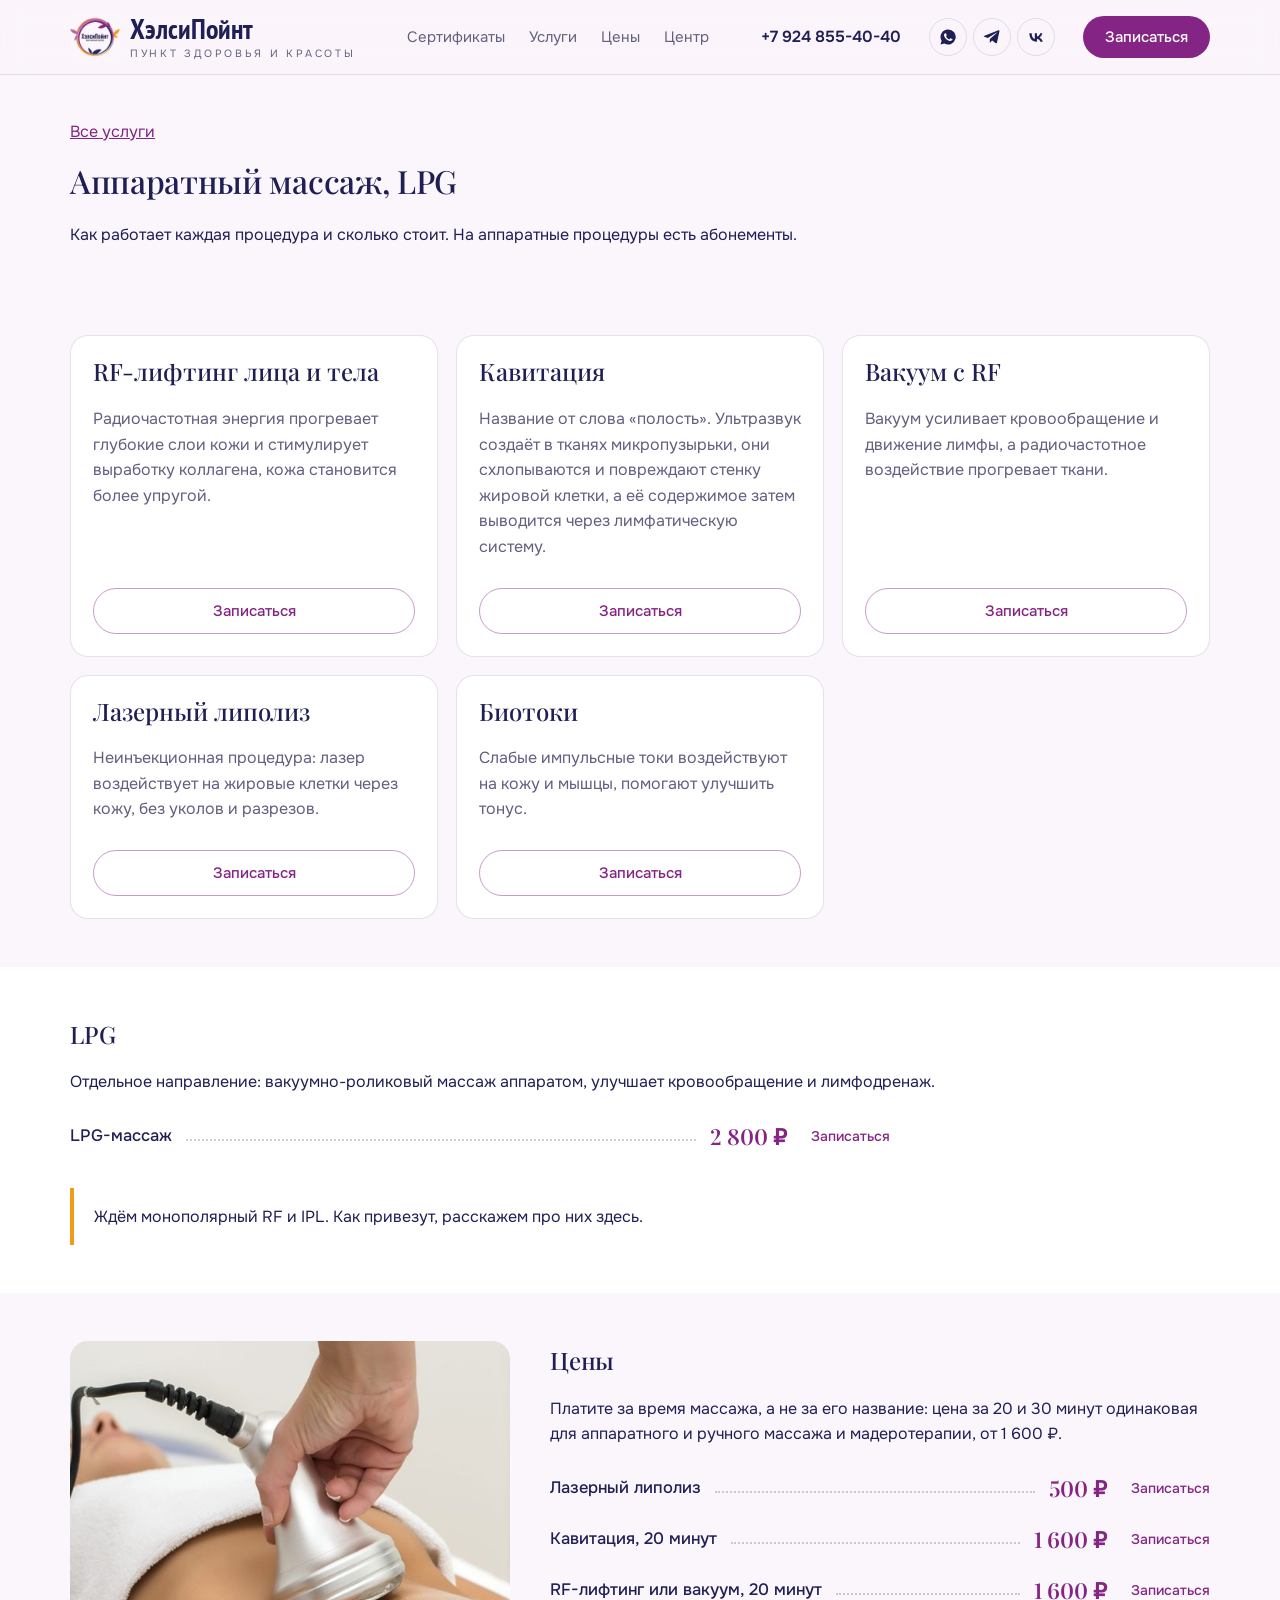
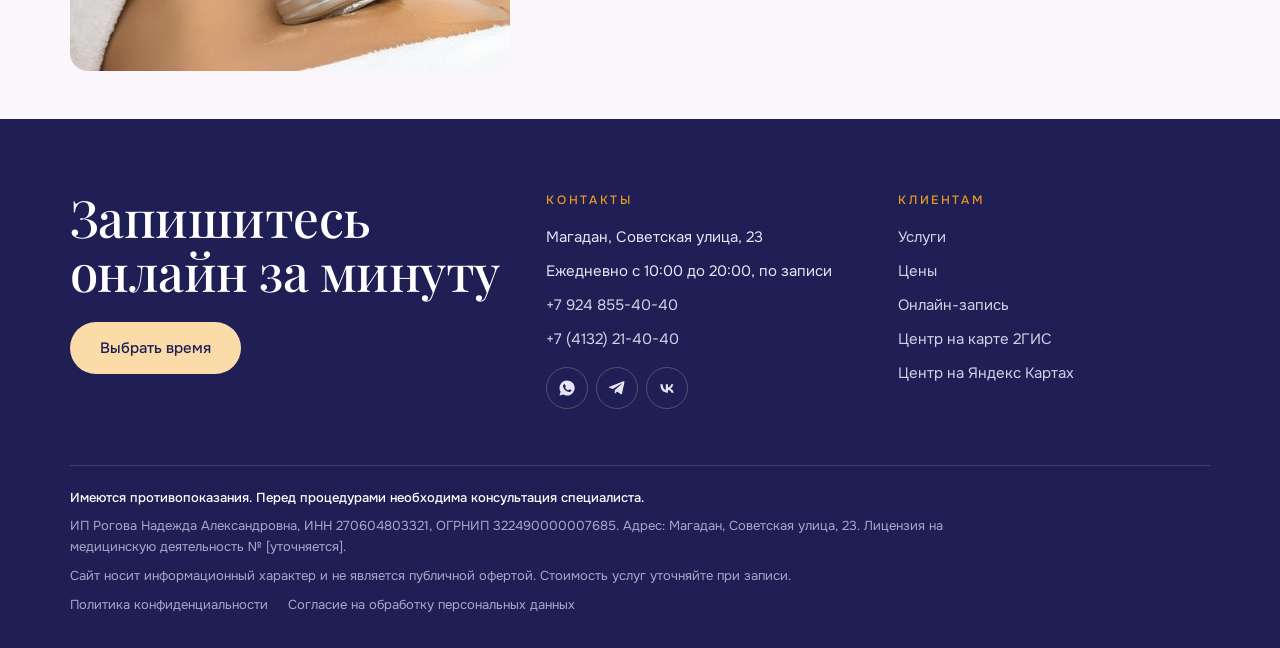
==== apparatus.html @ b80c2995 "Update demo: client edits, service pages, YCLIENTS service links" ====
<!doctype html>
<html lang="ru">
<head>
<meta charset="utf-8">
<meta name="viewport" content="width=device-width, initial-scale=1">
<meta name="robots" content="noindex, nofollow">
<title>Аппаратный массаж, LPG: ХэлсиПойнт, Магадан</title>
<meta name="description" content="Аппаратный массаж в Магадане: RF-лифтинг, кавитация, вакуум, лазерный липолиз, биотоки, LPG.">
<link rel="icon" href="img/favicon.png">
<link rel="preconnect" href="https://fonts.googleapis.com">
<link rel="stylesheet" href="https://fonts.googleapis.com/css2?family=Playfair+Display:ital,wght@0,500;0,600;1,500&family=PT+Sans+Narrow:wght@700&family=Onest:wght@400;500;600&display=swap">
<style>
/* Палитра логотипа ХэлсиПойнт: фиолетовые кнопки, тёмно-синий подвал, оранжевые акценты. Заголовки Playfair, текст Onest. */
:root {
  --bg: #fbf6fb;
  --paper: #ffffff;
  --ink: #1f1f55;
  --muted: #625f80;
  --line: rgba(31,31,85,.12);
  --wine: #842484;
  --wine-deep: #1f1f55;
  --champ: #f09c18;
  --champ-l: #fbdca8;
  --wa: #25d366; --tg: #2aabee; --vk: #0077ff;
  --f: "Onest", system-ui, -apple-system, "Segoe UI", sans-serif;
  --fd: "Playfair Display", Georgia, "Times New Roman", serif;
  --wrap: 1180px;
}
* { box-sizing: border-box }
html { scroll-behavior: smooth }
body { margin: 0; background: var(--bg); color: var(--ink); font: 400 16px/1.6 var(--f); -webkit-font-smoothing: antialiased }
img { display: block; max-width: 100% }
a { color: inherit }
button { font: inherit; color: inherit }
.wrap { max-width: var(--wrap); margin: 0 auto; padding-inline: 20px }
h1, h2, h3 { margin: 0; font-weight: 500; text-wrap: balance }
h1, h2 { font-family: var(--fd); letter-spacing: -0.01em }
.ico { width: 18px; height: 18px; flex: 0 0 auto; fill: currentColor }
.eyebrow { font-size: 12px; letter-spacing: .22em; text-transform: uppercase; color: var(--wine); font-weight: 500 }

.demo { background: var(--wine-deep); color: var(--champ-l); font-size: 12.5px; text-align: center; padding: 7px 16px }

header { position: sticky; top: 0; z-index: 30; background: rgba(251,246,251,.9); backdrop-filter: blur(12px); border-bottom: 1px solid var(--line) }
.bar { display: flex; align-items: center; gap: 28px; height: 74px }
.logo { text-decoration: none; display: grid; gap: 4px; line-height: 1; margin-right: auto }
.logo b { font: 700 28px/1.05 "PT Sans Narrow", var(--f); color: var(--ink); display: block }
.logo small { font-size: 10.5px; color: var(--muted); letter-spacing: .26em; text-transform: uppercase }
nav { display: flex; gap: 24px; font-size: 15px }
nav a { text-decoration: none; color: var(--muted); transition: color .2s }
nav a:hover { color: var(--ink) }
.icons { display: flex; gap: 6px }
.icons a { width: 38px; height: 38px; border-radius: 50%; display: grid; place-items: center; border: 1px solid var(--line); transition: border-color .2s, color .2s }
.icons a:hover { border-color: var(--wine); color: var(--wine) }
@media (max-width: 960px) { nav { display: none } .bar { gap: 12px } }
@media (max-width: 560px) { .icons .vk, .bar .btn-out { display: none } .logo b { font-size: 24px } }

.btn, .btn-out { display: inline-flex; align-items: center; justify-content: center; gap: 8px; height: 52px; padding: 0 30px; border-radius: 999px; font: 500 15px var(--f); text-decoration: none; cursor: pointer; white-space: nowrap; transition: background .25s, color .25s, transform .15s, box-shadow .25s, border-color .25s }
.btn { background: var(--wine); color: var(--paper); border: 0 }
.btn:hover { background: var(--wine-deep); box-shadow: 0 10px 30px rgba(132,36,132,.25) }
.btn-out { background: transparent; color: var(--wine); border: 1px solid rgba(132,36,132,.45) }
.btn-out:hover { background: var(--wine); color: var(--paper) }
.btn:active, .btn-out:active { transform: scale(.97) }
.bar .btn-out { height: 42px; padding: 0 20px }

/* первый экран */
.hero { display: grid; grid-template-columns: minmax(0, 1.1fr) minmax(0, .9fr); gap: 56px; align-items: center; padding-block: 64px 80px }
.hero-text { display: grid; gap: 24px }
.hero h1 { font-size: clamp(48px, 6.6vw, 94px); line-height: .98; margin-left: -0.035em }
.hero h1 em { font-style: italic; color: var(--wine) }
.hero .who { margin: -4px 0 0; font: 500 clamp(18px, 1.8vw, 22px)/1.35 var(--f) }
.hero p { margin: 0; font-size: 17.5px; color: var(--muted); max-width: 32em }
.cta { display: flex; flex-wrap: wrap; gap: 12px; margin-top: 4px }
.shot { position: relative; justify-self: end; width: min(100%, 440px) }
.shot .frame { position: relative; border-radius: 18px; overflow: hidden; aspect-ratio: 4 / 5 }
.shot .frame img { width: 100%; height: 100%; object-fit: cover }
.tag { position: absolute; left: -36px; bottom: 40px; background: var(--paper); border-radius: 18px; padding: 16px 20px; display: grid; gap: 2px; box-shadow: 0 20px 40px rgba(31,31,85,.18) }
.tag b { font: 600 32px/1 var(--fd); color: var(--wine) }
.tag span { font-size: 13px; line-height: 1.3; color: var(--muted) }
@media (max-width: 900px) {
  .hero { grid-template-columns: minmax(0, 1fr); gap: 40px; padding-block: 36px 56px }
  .shot { justify-self: center; width: min(100%, 380px) }
  .tag { left: -8px }
}

.facts { display: grid; grid-template-columns: repeat(3, minmax(0, 1fr)) }
.fact { padding: 28px 28px 26px; display: grid; gap: 8px; align-content: start }
.fact:first-child { padding-left: 0 }
.fact b { font: 600 clamp(36px, 4.2vw, 54px)/1 var(--fd); color: var(--wine) }
.fact span { color: var(--muted); font-size: 15px }
@media (max-width: 720px) { .facts { grid-template-columns: minmax(0, 1fr) } .fact { padding-inline: 0; padding-block: 14px } }

section { padding-block: 96px }
.sec-head { display: grid; gap: 12px; margin-bottom: 44px }
.sec-head h2 { font-size: clamp(38px, 4.6vw, 60px); line-height: 1.02; margin-left: -0.03em }
.sec-head p { margin: 0; color: var(--muted); max-width: 38em }

/* направления */
.dirs { display: grid; grid-template-columns: repeat(3, minmax(0, 1fr)); gap: 16px }
@media (max-width: 900px) { .dirs { grid-template-columns: repeat(2, minmax(0, 1fr)) } }
@media (max-width: 520px) { .dirs { grid-template-columns: minmax(0, 1fr) } }
.dir { position: relative; background: var(--paper); border: 1px solid var(--line); border-radius: 18px; overflow: hidden; display: flex; flex-direction: column; text-align: left; padding: 0; cursor: pointer; transition: border-color .3s, box-shadow .3s }
.dir:hover { border-color: rgba(132,36,132,.35); box-shadow: 0 14px 34px rgba(31,31,85,.10) }
.dir .ph { aspect-ratio: 4 / 3; overflow: hidden }
.dir .ph img { width: 100%; height: 100%; object-fit: cover; transition: transform .8s cubic-bezier(.2,.7,.2,1) }
.dir:hover .ph img { transform: scale(1.05) }
.dir .tx { padding: 18px 20px 20px; display: grid; gap: 6px }
.dir h3 { font: 500 24px/1.15 var(--fd) }
.dir p { margin: 0; color: var(--muted); font-size: 14.5px; line-height: 1.5 }
.dir .from { color: var(--wine); font-size: 14.5px; font-weight: 600; margin-top: 4px }

/* программы для двоих: тёмный блок */
.duo-sec { background: var(--wine-deep); color: var(--paper) }
.duo-sec .eyebrow { color: var(--champ) }
.duo-sec .sec-head p { color: #c9c6e6 }
.duo { display: grid; grid-template-columns: repeat(4, minmax(0, 1fr)); gap: 14px }
@media (max-width: 960px) { .duo { grid-template-columns: repeat(2, minmax(0, 1fr)) } }
@media (max-width: 520px) { .duo { grid-template-columns: minmax(0, 1fr) } }
.prog { position: relative; border: 1px solid rgba(251,220,168,.22); border-radius: 18px; padding: 26px 24px; display: flex; flex-direction: column; align-items: flex-start; gap: 10px; background: rgba(255,255,255,.03) }
.prog.top { border-color: var(--champ); background: rgba(184,154,122,.10) }
.prog .n { font-size: 12px; letter-spacing: .2em; text-transform: uppercase; color: var(--champ) }
.prog h3 { font: 500 26px/1.1 var(--fd) }
.prog .sum { font: 600 30px/1 var(--fd); color: var(--champ-l) }
.prog p { margin: 0 0 12px; color: #c9c6e6; font-size: 14.5px }
.prog .btn-out { margin-top: auto; height: 44px; padding: 0 22px; color: var(--paper); border-color: rgba(251,220,168,.45) }
.prog .btn-out:hover { background: var(--champ); border-color: var(--champ); color: var(--wine-deep) }

/* прайс узкой колонкой: название и цена связаны точечной линией */
.tabs { display: flex; gap: 6px; flex-wrap: wrap; margin-bottom: 26px }
.tabs button { border: 1px solid var(--line); background: transparent; height: 40px; padding: 0 18px; border-radius: 999px; font-size: 14.5px; cursor: pointer; white-space: nowrap; color: var(--muted); transition: background .2s, color .2s, border-color .2s }
.tabs button:hover { color: var(--ink); border-color: rgba(31,31,85,.3) }
.tabs button[aria-selected="true"] { background: var(--wine); border-color: var(--wine); color: var(--paper) }
.plist { max-width: 820px }
.pr { display: grid; grid-template-columns: auto minmax(28px, 1fr) auto auto; column-gap: 14px; align-items: start; padding-block: 13px }
.pr .nm { max-width: 30em; font-weight: 500; font-size: 16.5px; line-height: 1.45 }
.pr small { grid-column: 1 / 3; grid-row: 2; color: var(--muted); font-size: 13.5px; margin-top: 2px }
.pr .lead { height: 17px; border-bottom: 2px dotted rgba(31,31,85,.22) }
.pr .sum { font: 600 22px/24px var(--fd); color: var(--wine); white-space: nowrap; font-variant-numeric: lining-nums tabular-nums }
.pr button { border: 0; background: none; color: var(--muted); font-size: 14px; line-height: 24px; cursor: pointer; padding: 0; margin-left: 10px; border-bottom: 1px solid transparent; transition: color .2s, border-color .2s }
.pr button:hover { color: var(--wine); border-color: var(--wine) }
@media (max-width: 600px) { .pr { grid-template-columns: minmax(0, auto) minmax(16px, 1fr) auto; row-gap: 4px } .pr small { grid-column: 1 / -1 } .pr button { grid-column: 1; grid-row: 3; margin-left: 0; justify-self: start } }
.p-note { margin: 20px 0 0; font-size: 13.5px; color: var(--muted); max-width: 820px }

/* атмосфера */
.gal { display: grid; grid-template-columns: 1fr 1.4fr 1fr; grid-template-rows: 1fr 1fr; gap: 12px; height: 560px }
.gal div { border-radius: 18px; overflow: hidden }
.gal div:first-child { grid-row: span 2 } .gal div:nth-child(3) { grid-column: 3; grid-row: 1 / 3 } .gal div:nth-child(4) { grid-column: 2; grid-row: 2 }
.gal img { width: 100%; height: 100%; object-fit: cover; transition: transform .8s cubic-bezier(.2,.7,.2,1) }
.gal div:hover img { transform: scale(1.04) }
@media (max-width: 760px) { .gal { grid-template-columns: 1fr 1fr; grid-template-rows: 260px 200px; height: auto } .gal div:nth-child(n) { grid-column: auto; grid-row: auto } }

.steps { display: grid; grid-template-columns: repeat(3, minmax(0, 1fr)); gap: 40px }
@media (max-width: 800px) { .steps { grid-template-columns: minmax(0, 1fr); gap: 28px } }
.step { display: grid; gap: 10px; align-content: start }
.step .n { font: 600 15px/1 var(--f); color: var(--wine); letter-spacing: .08em }
.step h3 { font-size: 19px; font-weight: 500 }
.step p { margin: 0; color: var(--muted) }

footer { background: var(--wine-deep); color: #e7e4f5; padding-block: 72px 32px }
footer a { color: inherit }
.f-top { display: grid; grid-template-columns: 1.4fr 1fr 1fr; gap: 40px; align-items: start }
@media (max-width: 860px) { .f-top { grid-template-columns: minmax(0, 1fr) } }
.f-top h2 { font-size: clamp(36px, 4vw, 52px); line-height: 1.04; color: var(--paper) }
.f-top .btn { margin-top: 24px; background: var(--champ-l); color: var(--wine-deep) }
.f-top .btn:hover { background: var(--paper) }
.fcol { display: grid; gap: 10px; font-size: 15px; align-content: start }
.fcol h4 { margin: 0 0 4px; font-size: 12px; letter-spacing: .22em; text-transform: uppercase; color: var(--champ); font-weight: 500 }
.fcol a { text-decoration: none; opacity: .9 }
.fcol a:hover { opacity: 1; color: var(--champ-l) }
.soc { display: flex; gap: 8px; margin-top: 6px }
.soc a { width: 42px; height: 42px; border-radius: 50%; display: grid; place-items: center; border: 1px solid rgba(251,220,168,.25); opacity: 1 }
.soc a:hover { border-color: var(--champ); color: var(--champ-l) }
.legal { border-top: 1px solid rgba(251,220,168,.16); margin-top: 56px; padding-top: 22px; display: grid; gap: 8px; font-size: 13px; color: #a9a6cc }
.legal p { margin: 0; max-width: 72em }
.legal strong { color: var(--paper); font-weight: 500 }
.legal nav { display: flex; gap: 20px; flex-wrap: wrap; font-size: 13px }
.legal nav a { color: #a9a6cc }

/* окно записи */
.sheet-bg { position: fixed; inset: 0; background: rgba(31,31,85,.45); z-index: 50; opacity: 0; pointer-events: none; transition: opacity .25s }
.sheet { position: fixed; left: 50%; bottom: 0; z-index: 51; width: min(440px, 100%); transform: translate(-50%, 104%); background: var(--paper); border-radius: 24px 24px 0 0; padding: 22px 22px calc(22px + env(safe-area-inset-bottom, 0px)); transition: transform .35s cubic-bezier(.2,.8,.2,1) }
@media (min-width: 700px) { .sheet { bottom: 50%; border-radius: 24px; transform: translate(-50%, 60%) scale(.96); opacity: 0; transition: transform .3s cubic-bezier(.2,.8,.2,1), opacity .25s } }
.open .sheet-bg { opacity: 1; pointer-events: auto }
.sheet { pointer-events: none } .open .sheet { pointer-events: auto } /* скрытое окно не должно ловить мышь */
.open .sheet { transform: translate(-50%, 0) }
@media (min-width: 700px) { .open .sheet { transform: translate(-50%, 50%) scale(1); opacity: 1 } }
.sheet-top { display: flex; gap: 12px; align-items: start; margin-bottom: 18px }
.sheet-top b { display: block; font: 500 26px/1.15 var(--fd); margin-top: 4px }
.x { margin-left: auto; width: 36px; height: 36px; border-radius: 50%; border: 1px solid var(--line); background: transparent; cursor: pointer; font-size: 16px; line-height: 1; flex: 0 0 auto }
.via { display: grid; gap: 8px }
.via a, .via button { display: flex; align-items: center; gap: 12px; height: 54px; padding: 0 16px; border-radius: 999px; border: 1px solid var(--line); background: transparent; text-decoration: none; font-weight: 500; font-size: 16px; cursor: pointer; transition: border-color .2s, background .2s }
.via a:hover, .via button:hover { border-color: var(--wine); background: rgba(132,36,132,.04) }
.via .badge { width: 32px; height: 32px; border-radius: 50%; display: grid; place-items: center; color: #fff }
.via .hint { margin-left: auto; color: var(--muted); font-weight: 400; font-size: 13px }
.note { font-size: 12.5px; color: var(--muted); margin: 14px 0 0 }
.note a { color: var(--muted) }
.toast { position: fixed; left: 50%; top: 18px; transform: translate(-50%, -80px); background: var(--wine); color: var(--paper); padding: 10px 18px; border-radius: 999px; z-index: 60; font-size: 14px; transition: transform .3s }
.toast.on { transform: translate(-50%, 0) }

.mbar { display: none }
@media (max-width: 680px) {
  .mbar { display: flex; gap: 8px; position: fixed; left: 12px; right: 12px; bottom: calc(env(safe-area-inset-bottom, 0px) + 12px); z-index: 40 }
  .mbar .btn { flex: 1; height: 54px; box-shadow: 0 10px 28px rgba(31,31,85,.3) }
  .mbar .sq { flex: 0 0 54px; height: 54px; border-radius: 50%; display: grid; place-items: center; color: #fff; box-shadow: 0 10px 28px rgba(31,31,85,.3) }
  footer { padding-bottom: 100px }
}

/* наклон за курсором */
.tilt { will-change: transform; transition: transform .5s cubic-bezier(.2,.7,.2,1) }
.tilt.moving { transition: transform .08s linear }
.tilt::after { content: ""; position: absolute; inset: 0; border-radius: inherit; pointer-events: none; opacity: 0; transition: opacity .3s;
  background: radial-gradient(circle 240px at var(--gx, 50%) var(--gy, 50%), rgba(255,255,255,.22), transparent 60%) }
.tilt.moving::after { opacity: 1 }

/* проявление: быстро, шапка раздела целиком */
.js .rise { opacity: 0; transform: translateY(18px); transition: opacity .5s ease, transform .5s cubic-bezier(.2,.7,.2,1) }
.js .rise.in { opacity: 1; transform: none }
.js .unblur { opacity: 0; filter: blur(6px); transform: translateY(6px); transition: opacity .3s ease, filter .3s ease, transform .3s cubic-bezier(.2,.7,.2,1) }
.js .unblur.in { opacity: 1; filter: blur(0); transform: none }
@keyframes up { from { opacity: 0; transform: translateY(22px) } to { opacity: 1; transform: none } }
@keyframes clear { from { opacity: 0; filter: blur(10px) } to { opacity: 1; filter: blur(0) } }
.hero-text > * { animation: up .7s cubic-bezier(.2,.7,.2,1) both }
.hero h1 { animation: clear .7s ease both }
.hero-text > *:nth-child(2) { animation-delay: .15s } .hero-text > *:nth-child(3) { animation-delay: .25s } .hero-text > *:nth-child(4) { animation-delay: .35s }
.shot .frame img { animation: clear .9s ease .1s both }
@media (prefers-reduced-motion: reduce) {
  *, *::before, *::after { animation: none !important; transition: none !important }
  .js .rise, .js .unblur { opacity: 1; transform: none; filter: none }
}
:focus-visible { outline: 2px solid var(--wine); outline-offset: 3px }
.price-sec { background: var(--paper) }
.via .main { background: var(--wine); color: var(--paper); border-color: var(--wine) }
.via .main:hover { background: var(--wine-deep) }
.via .main .hint { color: #e7d3e7 }
.dir .ph { aspect-ratio: 4 / 3 }
.dir { text-decoration: none; color: inherit }
.dir .tx { flex: 1; display: flex; flex-direction: column }
.dir .from { margin-top: auto; padding-top: 8px; font-size: 17px }
.hphone { margin-left: auto; font-weight: 600; color: var(--ink); text-decoration: none; white-space: nowrap }
.hphone:hover { color: var(--wine) }
.bar .hbtn { height: 42px; padding: 0 22px }
.sec-head p a { color: var(--wine) }
.step-cta { display: flex; flex-wrap: wrap; gap: 10px; margin-top: 6px }
.step-cta .btn, .step-cta .btn-out { height: 42px; padding: 0 20px }
@media (min-width: 961px) and (max-width: 1180px) { .hphone { display: none } }
@media (max-width: 560px) { .bar .hbtn, .hphone { display: none } }
.pr button { padding-block: 10px; margin-block: -10px; color: var(--wine); font-weight: 500 }
@media (max-width: 600px) {
  .pr button { height: 36px; padding: 0 16px; margin: 6px 0 0; border: 1px solid rgba(132,36,132,.45); border-radius: 999px; line-height: 34px }
  .pr button:hover { background: var(--wine); color: var(--paper) }
}
@media (max-width: 760px) {
  .gal { grid-template-rows: 210px 260px 200px }
  .gal div:nth-child(4) { grid-column: 1 / -1; grid-row: 1 }
  .gal div:nth-child(1) { grid-column: 1; grid-row: 2 }
  .gal div:nth-child(3) { grid-column: 2; grid-row: 2 }
  .gal div:nth-child(2) { grid-column: 1 / -1; grid-row: 3 }
}
@media (max-width: 420px) {
  .logo small { font-size: 9.5px; letter-spacing: .1em; white-space: nowrap }
  .hero .cta a { width: 100% }
  .mbar .btn { min-width: 0; padding: 0 14px }
}
@media (max-width: 360px) { .bar .icons { display: none } }
.card { padding: 26px; gap: 0 }
.card > * + * { margin-top: 14px }
.card h3 + p { margin-top: 8px }
.card .steps-list { flex: 0 0 auto; gap: 0; margin-top: 18px; margin-bottom: 20px }
.steps-list li { padding: 9px 0; border-top: 1px solid var(--line); color: var(--ink); line-height: 1.45 }
.steps-list i { color: var(--muted); font-variant-numeric: tabular-nums }
.card .meta { margin-top: auto; padding-top: 16px; border-top: 1px solid var(--line); align-items: baseline }
.card .meta span { font-weight: 500 }
.card .meta b { font: 600 22px/1 var(--fd); color: var(--wine); font-variant-numeric: lining-nums tabular-nums }
.card .btn-out { margin-top: 16px; height: 46px }
@media (max-width: 420px) { .card { padding: 20px } }
.hero + .wrap { padding-bottom: 64px }
.spa-cards .card { display: grid; grid-row: span 5; grid-template-rows: subgrid; row-gap: 0 }
.spa-cards .card .steps-list { align-self: start }
.spa-cards .card .meta { align-self: end }
.spa-cards .spa-note:empty { margin: 0 }
.spa-cards .card p.spa-note { color: var(--muted); font-size: 15px; line-height: 1.55 }
.logo { display: flex; align-items: center; gap: 10px }
.logo-img { width: 50px; height: 50px; mix-blend-mode: multiply }
h1 em, .fact b { color: var(--wine) }
.from, .meta b { color: #b86a00 }
.trust { margin: 26px 0 0; padding: 16px 20px; border-left: 4px solid var(--champ); background: var(--paper); border-radius: 0 12px 12px 0 }
.cert-sec { background: linear-gradient(120deg, #4a1a6e, #6a2484); color: #fff }
.cert-sec .btn { background: #f09c18; color: #1f1f55; border-color: #f09c18 }
.cert-sec .btn-out { color: #fff; border-color: rgba(255,255,255,.55) }
.cert-sec h2 { color: #fff }
.slogan { background: linear-gradient(120deg, #f09c18, #f7bd5c); color: #1f1f55; padding: 52px 0 }
.slogan h2 { font: 500 clamp(30px, 4vw, 46px)/1.12 var(--fd); margin: 0 0 12px; color: #1f1f55 }
.slogan p { margin: 0; max-width: 46em; font-size: 18px }
.abon-h { font: 500 26px/1.15 var(--fd); margin: 0 0 10px; color: #fbdca8 }
.abon { margin: 0 0 24px; padding: 0; list-style: none; display: grid; gap: 10px }
.cert-imgs { display: grid; gap: 14px }
.page-banner { width: 100%; border-radius: 18px; display: block; margin-bottom: 24px }
.cert { display: grid; grid-template-columns: 1fr 1fr; gap: 40px; align-items: center }
.cert img { width: 100%; border-radius: 18px; display: block }
.steps-sec { background: #f6e9f6 }
.cert h2 { font: 500 clamp(32px, 4vw, 48px)/1.1 var(--fd); margin: 0 }
.cert p { margin: 14px 0 22px; font-size: 18px }
.page-head { padding-top: 44px; padding-bottom: 24px }
.page-head h1 { margin: 10px 0 }
.back { color: var(--wine) }
.sub { padding: 48px 0 }
.sub.alt { background: var(--paper) }
.sub h2 { margin: 0 0 12px }
.split { display: grid; grid-template-columns: 2fr 3fr; gap: 40px; align-items: start }
.split img { width: 100%; border-radius: 18px; display: block }
.cards { display: grid; grid-template-columns: repeat(auto-fill, minmax(280px, 1fr)); gap: 18px }
.card { background: var(--paper); border: 1px solid var(--line); border-radius: 18px; padding: 22px; display: flex; flex-direction: column; gap: 12px }
.card img { width: 100%; aspect-ratio: 4 / 3; object-fit: cover; border-radius: 12px; display: block }
.card h3 { font: 500 24px/1.15 var(--fd); margin: 0 }
.card p { margin: 0; color: var(--muted); flex: 1 }
.card p.spa-note { flex: 0 0 auto; color: var(--ink) }
.steps-list { list-style: none; margin: 0; padding: 0; flex: 1; display: grid; gap: 8px; align-content: start; color: var(--muted) }
.steps-list li { display: flex; justify-content: space-between; gap: 14px }
.steps-list i { font-style: normal; white-space: nowrap; color: var(--ink) }
.meta { display: flex; justify-content: space-between; gap: 12px }
.meta b { white-space: nowrap }
@media (max-width: 700px) { .cert, .split { grid-template-columns: 1fr; gap: 22px } .logo-img { width: 42px; height: 42px } }
</style>
</head>
<body>

<svg width="0" height="0" style="position:absolute" aria-hidden="true">
  <symbol id="i-wa" viewBox="0 0 24 24"><path d="M12 2a9.9 9.9 0 0 0-8.5 15L2 22l5.2-1.4A10 10 0 1 0 12 2Zm5.4 14c-.2.6-1.3 1.2-1.8 1.3-.5 0-1 .2-3.2-.7-2.7-1.1-4.4-3.9-4.6-4.1-.1-.2-1.1-1.5-1.1-2.8 0-1.4.7-2 1-2.3.2-.3.5-.3.7-.3h.5c.2 0 .4 0 .6.5l.8 2c.1.2.1.4 0 .5l-.3.5-.4.4c-.1.1-.3.3-.1.6.2.3.8 1.2 1.6 1.9 1.1 1 2 1.3 2.3 1.4.3.2.5.1.6 0l.9-1c.2-.3.4-.2.6-.1l1.9.9c.3.1.5.2.5.3.1.2.1.8-.1 1.4Z"/></symbol>
  <symbol id="i-tg" viewBox="0 0 24 24"><path d="m21.9 4.4-3.2 15c-.2 1.1-.9 1.3-1.7.8l-4.8-3.5-2.3 2.2c-.3.3-.5.5-1 .5l.3-4.9 8.9-8c.4-.4-.1-.6-.6-.2l-11 6.9-4.7-1.5c-1-.3-1-1 .2-1.5L20.5 3c.9-.3 1.7.2 1.4 1.4Z"/></symbol>
  <symbol id="i-vk" viewBox="0 0 24 24"><path d="M12.9 18.2C6.8 18.2 3.3 14 3.1 7h3.1c.1 5.1 2.4 7.3 4.2 7.7V7h2.9v4.4c1.8-.2 3.7-2.2 4.3-4.4h2.9a8.6 8.6 0 0 1-3.9 5.6 9 9 0 0 1 4.6 5.6h-3.2a5.6 5.6 0 0 0-4.7-4v4h-.4Z"/></symbol>
  <symbol id="i-tel" viewBox="0 0 24 24"><path d="M6.6 10.8a15.1 15.1 0 0 0 6.6 6.6l2.2-2.2c.3-.3.7-.4 1-.2 1.1.4 2.3.6 3.6.6.6 0 1 .4 1 1V20c0 .6-.4 1-1 1A17 17 0 0 1 3 4c0-.6.4-1 1-1h3.5c.6 0 1 .4 1 1 0 1.2.2 2.4.6 3.6.1.3 0 .7-.2 1l-2.3 2.2Z"/></symbol>
  <symbol id="i-cal" viewBox="0 0 24 24"><path d="M7 2h2v2h6V2h2v2h3a1 1 0 0 1 1 1v15a1 1 0 0 1-1 1H4a1 1 0 0 1-1-1V5a1 1 0 0 1 1-1h3V2Zm12 8H5v9h14v-9ZM7 12h4v4H7v-4Z"/></symbol>
</svg>


<header>
  <div class="wrap bar">
    <a class="logo" href="index.html"><img class="logo-img" src="img/logo.png" alt=""><span><b>ХэлсиПойнт</b><small>пункт здоровья и красоты</small></span></a>
    <nav aria-label="Разделы"><a href="index.html#cert">Сертификаты</a><a href="index.html#dirs">Услуги</a><a href="index.html#prices">Цены</a><a href="index.html#studio">Центр</a></nav>
    <a class="hphone" href="tel:+79248554040">+7 924 855-40-40</a>
    <div class="icons">
      <a href="https://wa.me/79248554040" target="_blank" rel="noopener" aria-label="WhatsApp"><svg class="ico"><use href="#i-wa"/></svg></a>
      <a href="https://t.me/healthypoint_magadan" target="_blank" rel="noopener" aria-label="Telegram"><svg class="ico"><use href="#i-tg"/></svg></a>
      <a class="vk" href="https://vk.com/massag_center" target="_blank" rel="noopener" aria-label="ВКонтакте"><svg class="ico"><use href="#i-vk"/></svg></a>
    </div>
    <a class="btn hbtn" href="https://n1212445.yclients.ru/" target="_blank" rel="noopener">Записаться</a>
  </div>
</header>

<main id="top"><div class="wrap page-head"><a class="back" href="index.html#dirs">Все услуги</a><h1>Аппаратный массаж, LPG</h1><p>Как работает каждая процедура и сколько стоит. На аппаратные процедуры есть абонементы.</p></div>
<section class="sub"><div class="wrap"><div class="cards"><article class="card"><h3>RF-лифтинг лица и тела</h3><p>Радиочастотная энергия прогревает глубокие слои кожи и стимулирует выработку коллагена, кожа становится более упругой.</p><button class="btn-out" type="button" data-book="RF-лифтинг лица и тела">Записаться</button></article><article class="card"><h3>Кавитация</h3><p>Название от слова «полость». Ультразвук создаёт в тканях микропузырьки, они схлопываются и повреждают стенку жировой клетки, а её содержимое затем выводится через лимфатическую систему.</p><button class="btn-out" type="button" data-book="Кавитация">Записаться</button></article><article class="card"><h3>Вакуум с RF</h3><p>Вакуум усиливает кровообращение и движение лимфы, а радиочастотное воздействие прогревает ткани.</p><button class="btn-out" type="button" data-book="Вакуум с RF">Записаться</button></article><article class="card"><h3>Лазерный липолиз</h3><p>Неинъекционная процедура: лазер воздействует на жировые клетки через кожу, без уколов и разрезов.</p><button class="btn-out" type="button" data-book="Лазерный липолиз">Записаться</button></article><article class="card"><h3>Биотоки</h3><p>Слабые импульсные токи воздействуют на кожу и мышцы, помогают улучшить тонус.</p><button class="btn-out" type="button" data-book="Биотоки">Записаться</button></article></div></div></section>
<section class="sub alt" id="lpg"><div class="wrap"><h2>LPG</h2><p>Отдельное направление: вакуумно-роликовый массаж аппаратом, улучшает кровообращение и лимфодренаж.</p>
  <div class="plist"><div class="pr"><span class="nm">LPG-массаж</span><span class="lead" aria-hidden="true"></span><span class="sum">2 800 ₽</span><button type="button" data-book="LPG-массаж">Записаться</button></div></div>
  <p class="trust">Ждём монополярный RF и IPL. Как привезут, расскажем про них здесь.</p></div></section>
<section class="sub"><div class="wrap split"><img src="img/lpg.jpg" alt="Аппаратный массаж" loading="lazy"><div>
  <h2>Цены</h2><p>Платите за время массажа, а не за его название: цена за 20 и 30 минут одинаковая для аппаратного и ручного массажа и мадеротерапии, от 1 600 ₽.</p><div class="plist"><div class="pr"><span class="nm">Лазерный липолиз</span><span class="lead" aria-hidden="true"></span><span class="sum">500 ₽</span><button type="button" data-book="Лазерный липолиз">Записаться</button></div><div class="pr"><span class="nm">Кавитация, 20 минут</span><span class="lead" aria-hidden="true"></span><span class="sum">1 600 ₽</span><button type="button" data-book="Кавитация, 20 минут">Записаться</button></div><div class="pr"><span class="nm">RF-лифтинг или вакуум, 20 минут</span><span class="lead" aria-hidden="true"></span><span class="sum">1 600 ₽</span><button type="button" data-book="RF-лифтинг или вакуум, 20 минут">Записаться</button></div></div></div></div></section></main>

<footer id="contacts">
  <div class="wrap">
    <div class="f-top">
      <div>
        <h2>Запишитесь онлайн за&nbsp;минуту</h2>
        <a class="btn" href="https://n1212445.yclients.ru/" target="_blank" rel="noopener">Выбрать время</a>
      </div>
      <div class="fcol">
        <h4>Контакты</h4>
        <span>Магадан, Советская улица, 23</span>
        <span>Ежедневно с 10:00 до 20:00, по записи</span>
        <a href="tel:+79248554040">+7 924 855-40-40</a>
        <a href="tel:+74132214040">+7 (4132) 21-40-40</a>
        <div class="soc">
          <a href="https://wa.me/79248554040" target="_blank" rel="noopener" aria-label="WhatsApp"><svg class="ico"><use href="#i-wa"/></svg></a>
          <a href="https://t.me/healthypoint_magadan" target="_blank" rel="noopener" aria-label="Telegram"><svg class="ico"><use href="#i-tg"/></svg></a>
          <a href="https://vk.com/massag_center" target="_blank" rel="noopener" aria-label="ВКонтакте"><svg class="ico"><use href="#i-vk"/></svg></a>
        </div>
      </div>
      <div class="fcol">
        <h4>Клиентам</h4>
        <a href="index.html#dirs">Услуги</a>
        <a href="index.html#prices">Цены</a>
        <a href="https://n1212445.yclients.ru/" target="_blank" rel="noopener">Онлайн-запись</a>
        <a href="https://2gis.ru/magadan/firm/70000001074185183" target="_blank" rel="noopener">Центр на карте 2ГИС</a>
        <a href="https://yandex.ru/maps/79/magadan/search/%D0%A5%D1%8D%D0%BB%D1%81%D0%B8%D0%BF%D0%BE%D0%B9%D0%BD%D1%82%20%D0%A1%D0%BE%D0%B2%D0%B5%D1%82%D1%81%D0%BA%D0%B0%D1%8F%2023/" target="_blank" rel="noopener">Центр на Яндекс Картах</a>
      </div>
    </div>
    <div class="legal">
      <p><strong>Имеются противопоказания. Перед процедурами необходима консультация специалиста.</strong></p>
      <p>ИП Рогова Надежда Александровна, ИНН 270604803321, ОГРНИП 322490000007685. Адрес: Магадан, Советская улица, 23. Лицензия на медицинскую деятельность № [уточняется].</p>
      <p>Сайт носит информационный характер и не является публичной офертой. Стоимость услуг уточняйте при записи.</p>
      <nav aria-label="Документы"><a href="privacy.html">Политика конфиденциальности</a><a href="consent.html">Согласие на обработку персональных данных</a></nav>
    </div>
  </div>
</footer>

<div class="mbar">
  <a class="btn" href="https://n1212445.yclients.ru/" target="_blank" rel="noopener">Записаться онлайн</a>
  <a class="sq" style="background:var(--wa)" href="https://wa.me/79248554040" target="_blank" rel="noopener" aria-label="WhatsApp"><svg class="ico"><use href="#i-wa"/></svg></a>
  <a class="sq" style="background:var(--wine)" href="tel:+79248554040" aria-label="Позвонить"><svg class="ico"><use href="#i-tel"/></svg></a>
</div>

<div id="order" aria-hidden="true">
  <div class="sheet-bg" data-close></div>
  <div class="sheet" role="dialog" aria-modal="true" aria-labelledby="o-name">
    <div class="sheet-top">
      <b id="o-name"></b>
      <button class="x" data-close aria-label="Закрыть">&#x2715;</button>
    </div>
    <div class="via">
      <a class="main" href="https://n1212445.yclients.ru/" target="_blank" rel="noopener"><span class="badge" style="background:rgba(255,255,255,.15)"><svg class="ico"><use href="#i-cal"/></svg></span>Онлайн-запись<span class="hint">выбрать время</span></a>
      <a id="o-wa" target="_blank" rel="noopener"><span class="badge" style="background:var(--wa)"><svg class="ico"><use href="#i-wa"/></svg></span>WhatsApp<span class="hint">текст уже готов</span></a>
      <button id="o-tg" type="button"><span class="badge" style="background:var(--tg)"><svg class="ico"><use href="#i-tg"/></svg></span>Telegram<span class="hint">скопируем текст</span></button>
      <a href="tel:+79248554040"><span class="badge" style="background:var(--wine)"><svg class="ico"><use href="#i-tel"/></svg></span>Позвонить<span class="hint">+7 924 855-40-40</span></a>
    </div>
    <p class="note">Записываясь, вы соглашаетесь с <a href="privacy.html">политикой конфиденциальности</a> и <a href="consent.html">обработкой персональных данных</a>.</p>
  </div>
</div>
<div class="toast" id="toast"></div>

<script>
document.documentElement.classList.add("js");
// Направления и цены: из онлайн-записи студии в YCLIENTS (октябрь 2026). Цена «от» - минимальная среди мастеров.
const YCL = "https://n1212445.yclients.ru/";
const DIRS = [
  { img: "massage.jpg", href: "massage.html", name: "Ручной массаж", text: "От 20 минут на шею и плечи до 2 часов всего тела. Медовый и детский массаж.", from: 1600 },
  { img: "mader.jpg", href: "massage.html#madero", name: "Мадеротерапия", text: "Массаж деревянными инструментами для тела и лица, от 30 до 120 минут.", from: 2000 },
  { img: "lpg.jpg", href: "apparatus.html", name: "Аппаратный массаж, LPG", text: "RF-лифтинг, кавитация, вакуум с RF, лазерный липолиз, биотоки, LPG. Как работает каждый.", from: 1600 },
  { img: "wrap2.jpg", tab: "Обёртывание", name: "Обёртывание и прессотерапия", text: "Обёртывание в термоодеяле, прессотерапия ног или всего тела.", from: 1090 },
  { img: "spa.jpg", href: "spa.html", name: "SPA-программы", text: "13 программ: «Ягодный десерт», «Медовая история», «DETOX» и другие. Состав и время каждой.", from: 2500 },
  { img: "peach_card2.jpg", tab: "Чистки и уход", name: "Чистки и пилинги", text: "Чистка лица и спины, карбокситерапия, розовый пилинг, PRX.", from: 2000 },
  { img: "face.jpg", href: "cosmetics.html", name: "Уходовая косметика", text: "Комплексы «Персик» и «Скин Лав», бренды Antler, MyBiogen, Angiopharm, Mesopharm и другие." },
  { img: "brows.jpg", tab: "Брови и ресницы", name: "Брови и ресницы", text: "Коррекция, окрашивание, долговременная укладка, ламинирование ресниц.", from: 1000 },
  { img: "pierce.jpg", tab: "Пирсинг", name: "Пирсинг", text: "Мочка уха, хрящ, бровь, нос, губы, пупок. Серёжка из медицинской стали уже включена.", from: 2000 },
];
const PRICES = {
  "Массаж": [
    ["Шейно-воротниковая зона, 20 минут", 1600],
    ["Массаж 30 минут", 2000],
    ["Массаж 60 минут", 3500],
    ["Массаж 90 минут", 5500],
    ["Массаж лица", 3300],
    ["Детский массаж, 5-12 лет", 2000],
  ],
  "Мадеротерапия": [
    ["Мадеротерапия 30 минут", 2000],
    ["Мадеротерапия 60 минут", 3500],
    ["Мадеротерапия лица, 60 минут", 3300],
    ["Мадеротерапия 90 минут", 5500],
  ],
  "Аппаратный, LPG": [
    ["Лазерный липолиз", 500],
    ["Кавитация, 20 минут", 1600],
    ["RF-лифтинг или вакуум, 20 минут", 1600],
    ["LPG-массаж", 2800],
  ],
  "Обёртывание": [
    ["Прессотерапия", 1090],
    ["Обёртывание в термоодеяле", 3300],
  ],
  "SPA": [
    ["SPA для ножек или для ручек", 2500],
    ["Для мужчин: массаж и прессотерапия", 4000],
    ["Массаж, обёртывание и прессотерапия", 6000],
    ["SPA-программа «Ягодный десерт»", 7000],
    ["Массаж тела и лица, обёртывание, прессотерапия", 9000],
  ],
  "Чистки и уход": [
    ["Карбокситерапия", 2000],
    ["Комплекс «Антипигмент»", 2000],
    ["«Фарфоровая куколка»", 2500],
    ["Комплекс «Активный лифтинг»", 3500],
    ["Чистка лица", 4000],
    ["Розовый пилинг", 5000],
  ],
  "Брови и ресницы": [
    ["Коррекция бровей: подростковая, мужская", 1000],
    ["Окрашивание бровей", 1200],
    ["Долговременная укладка бровей", 1500],
    ["Окрашивание и коррекция", 2000],
    ["Ламинирование ресниц", 2200],
    ["Ламинирование и окрашивание ресниц", 2700],
    ["Комплекс: брови и ламинирование ресниц", 4500],
  ],
  "Пирсинг": [
    ["Мочка уха, 1 прокол", 2000],
    ["Мочка уха, 2 прокола", 3000],
    ["Губы: лабрет, мадонна, медуза", 3000],
    ["Трагус, бровь, крыло носа, септум, хеликс", 3500],
    ["Мочка уха, 3 прокола", 4500],
    ["Пупок, язык, индастриал", 4500],
  ],
};
const WA = "79248554040";
const rub = n => n.toLocaleString("ru-RU") + " ₽";

const dirsList = document.getElementById("dirs-list");
if (dirsList) dirsList.innerHTML = DIRS.map(d => `
  <a class="dir rise" href="${d.href || (d.tab ? "#prices" : YCL)}"${d.tab ? ` data-open-tab="${d.tab}"` : d.href ? "" : ' target="_blank" rel="noopener"'}>
    <div class="ph"><img src="img/${d.img}" alt="" loading="lazy"></div>
    <div class="tx"><h3>${d.name}</h3><p>${d.text}</p>${d.from ? `<span class="from">от ${rub(d.from)}</span>` : ""}</div>
  </a>`).join("");

const tabs = document.getElementById("tabs");
if (tabs) tabs.innerHTML = Object.keys(PRICES).map((k, i) => `<button role="tab" aria-selected="${i === 0}" data-tab="${k}">${k}</button>`).join("");
function showTab(k) {
  tabs.querySelectorAll("button").forEach(b => b.setAttribute("aria-selected", b.dataset.tab === k));
  document.getElementById("plist").innerHTML = PRICES[k].map(([n, s, sub, from]) => `
    <div class="pr"><span class="nm">${n}</span><span class="lead" aria-hidden="true"></span><span class="sum">${from ? "от " : ""}${rub(s)}</span>
    <button type="button" data-book="${n}">Записаться</button>${sub ? `<small>${sub}</small>` : ""}</div>`).join("");
}
if (tabs) {
  tabs.addEventListener("click", e => { const b = e.target.closest("[data-tab]"); if (b) showTab(b.dataset.tab) });
  showTab("Массаж");
  document.addEventListener("click", e => { const a = e.target.closest("[data-open-tab]"); if (a) showTab(a.dataset.openTab) });
}

// шапка раздела проявляется целиком, как только появилась её верхушка
const show = el => { el.classList.add("in"); el.querySelectorAll(".rise, .unblur").forEach(c => c.classList.add("in")) };
const io = "IntersectionObserver" in window ? new IntersectionObserver(es => es.forEach(e => {
  if (e.isIntersecting) { show(e.target); io.unobserve(e.target) }
}), { threshold: .1 }) : null;
const heads = [...document.querySelectorAll(".sec-head")];
heads.forEach(el => io ? io.observe(el) : show(el));
document.querySelectorAll(".rise, .unblur").forEach(el => { if (!heads.some(h => h.contains(el))) io ? io.observe(el) : el.classList.add("in") });

// наклон карточек за курсором (только где есть мышь)
if (matchMedia("(hover: hover) and (pointer: fine)").matches && !matchMedia("(prefers-reduced-motion: reduce)").matches) {
  const MAXDEG = 6;
  document.querySelectorAll(".dir, .shot .frame").forEach(el => {
    el.classList.add("tilt");
    el.addEventListener("mousemove", e => {
      const b = el.getBoundingClientRect();
      const px = (e.clientX - b.left) / b.width, py = (e.clientY - b.top) / b.height;
      el.classList.add("moving");
      el.style.transform = `perspective(900px) rotateX(${((.5 - py) * MAXDEG).toFixed(2)}deg) rotateY(${((px - .5) * MAXDEG).toFixed(2)}deg)`;
      el.style.setProperty("--gx", px * 100 + "%");
      el.style.setProperty("--gy", py * 100 + "%");
    });
    el.addEventListener("mouseleave", () => { el.classList.remove("moving"); el.style.transform = "" });
  });
}

const box = document.getElementById("order");
let msg = "";
function toast(t) { const el = document.getElementById("toast"); el.textContent = t; el.classList.add("on"); setTimeout(() => el.classList.remove("on"), 2200) }
async function copyText() { try { await navigator.clipboard.writeText(msg); return true } catch { return false } }
// ID услуг в YCLIENTS (собраны с их страницы записи 02.11): ссылка ?o=s<ID> открывает запись сразу на эту услугу
const YC_ID = {
  "Шейно-воротниковая зона, 20 минут": "s16637122", "Массаж 30 минут": "s16636524", "Массаж 60 минут": "s16636521",
  "Массаж 90 минут": "s16636531", "Массаж лица": "s16636517", "Детский массаж, 5-12 лет": "s19275970",
  "Мадеротерапия 30 минут": "s23019282", "Мадеротерапия 45 минут": "s23019288", "Мадеротерапия 60 минут": "s23019291",
  "Мадеротерапия лица, 60 минут": "s23019297", "Мадеротерапия 90 минут": "s23019303", "Мадеротерапия 120 минут": "s23019306",
  "Лазерный липолиз": "s16637258", "Кавитация": "s16637158", "Кавитация, 20 минут": "s16637158",
  "RF-лифтинг или вакуум, 20 минут": "s16637204", "RF-лифтинг лица и тела": "s16637204", "Вакуум с RF": "s16637204",
  "LPG-массаж": "s19656245", "Прессотерапия": "s16637129", "Обёртывание в термоодеяле": "s16637438",
  "SPA «Ягодный десерт»": "s19217253", "SPA-программа «Ягодный десерт»": "s19217253", "SPA «Молочная девочка»": "s19217487",
  "SPA «Шоколадный»": "s19217602", "SPA «Праздничный»": "s29996121", "SPA Вариант 1": "s16636654",
  "Массаж, обёртывание и прессотерапия": "s16636654", "SPA Вариант 2": "s16637082",
  "Массаж тела и лица, обёртывание, прессотерапия": "s16637082", "SPA Вариант 5": "s16795281",
  "SPA Для мужчин": "s16637102", "Для мужчин: массаж и прессотерапия": "s16637102",
  "SPA для ножек": "s18865864", "SPA SPA для ножек": "s18865864", "SPA SPA для рук": "s18865881",
  "Чистка лица": "s16637517", "Карбокситерапия": "s16637537", "«Фарфоровая куколка»": "s16637542",
  "Комплекс «Персик»": "s21225432", "«Персиковая капля»": "s30940473", "Розовый пилинг": "s19316767",
};
// бровей, ресниц и пирсинга в онлайн-записи нет: для них только мессенджеры и звонок
const NO_ONLINE = new Set([...(PRICES["Брови и ресницы"] || []), ...(PRICES["Пирсинг"] || [])].map(r => r[0]));
const YC_SERVICES = YCL.replace(/\/?$/, "/") + "company/1110614/personal/select-services";
function openBook(what) {
  msg = what === "Сертификат" ? "Здравствуйте! Хочу подарочный сертификат." : `Здравствуйте! Хочу записаться: ${what}.`;
  document.getElementById("o-name").textContent = what;
  const main = box.querySelector(".via .main");
  main.href = what === "Сертификат" ? YCL : YC_ID[what] ? `${YC_SERVICES}?o=${YC_ID[what]}` : YC_SERVICES;
  main.style.display = NO_ONLINE.has(what) ? "none" : "";
  document.getElementById("o-wa").href = `https://wa.me/${WA}?text=${encodeURIComponent(msg)}`;
  box.classList.add("open"); box.setAttribute("aria-hidden", "false");
}
function closeBook() { box.classList.remove("open"); box.setAttribute("aria-hidden", "true") }
document.addEventListener("click", e => {
  const b = e.target.closest("[data-book]"); if (b) return openBook(b.dataset.book);
  if (e.target.closest("[data-close]")) closeBook();
});
document.addEventListener("keydown", e => { if (e.key === "Escape") closeBook() });
// Telegram не подставляет текст по ссылке: копируем его и открываем чат
document.getElementById("o-tg").addEventListener("click", async () => {
  toast(await copyText() ? "Текст скопирован, вставьте его в чат" : "Напишите, на какую услугу хотите записаться");
  window.open("https://t.me/+79248554040", "_blank", "noopener");
});

</script>
<script>
(function(){try{
  var s='healthpoint';
  if(location.search.indexOf('me')>-1)localStorage.setItem('own','1');
  if(localStorage.getItem('own')||location.hostname!=='sites49.github.io')return;
  var d=new Date(Date.now()+11*36e5).toISOString().slice(0,10);
  ['all',d].forEach(function(k){fetch('https://abacus.jasoncameron.dev/hit/sites49/'+s+'-'+k,{mode:'cors'}).catch(function(){})});
}catch(e){}})();
</script>
</body>
</html>
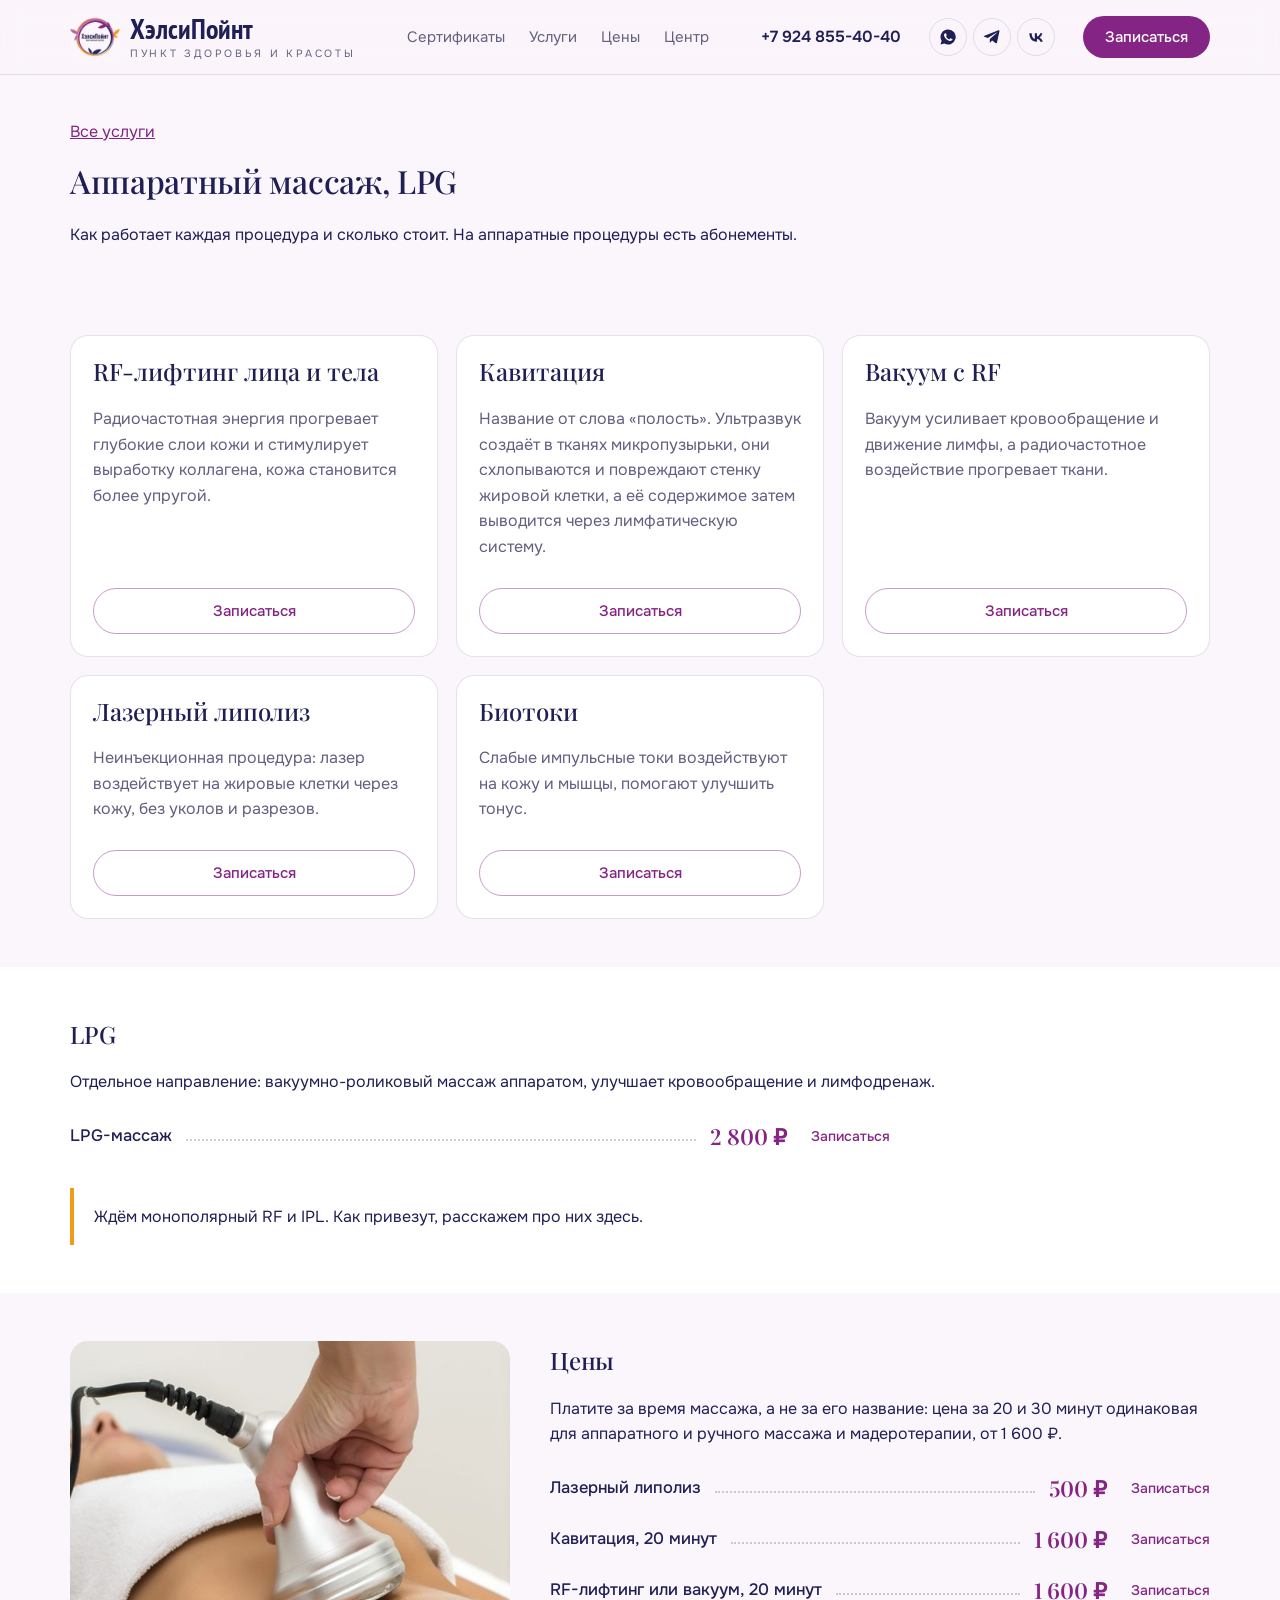
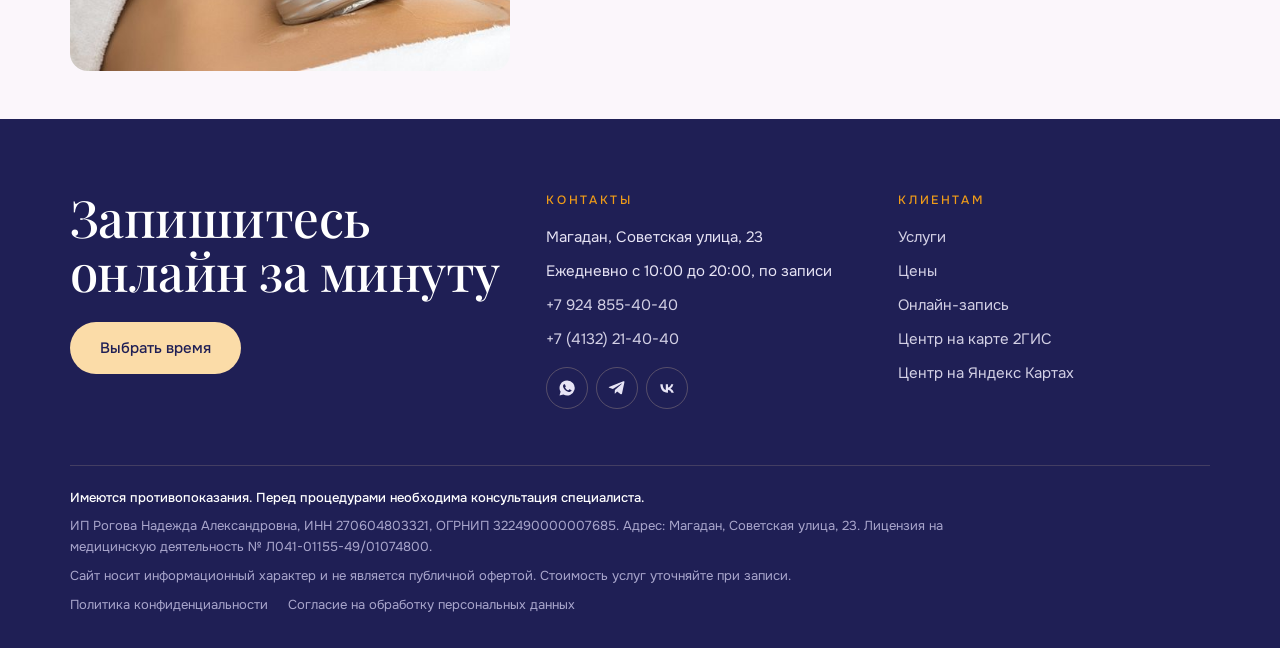
==== commit dc4484b6: "License number, honey program link, remove discontinued services" ====
--- a/apparatus.html
+++ b/apparatus.html
@@ -384,7 +384,7 @@
     </div>
     <div class="legal">
       <p><strong>Имеются противопоказания. Перед процедурами необходима консультация специалиста.</strong></p>
-      <p>ИП Рогова Надежда Александровна, ИНН 270604803321, ОГРНИП 322490000007685. Адрес: Магадан, Советская улица, 23. Лицензия на медицинскую деятельность № [уточняется].</p>
+      <p>ИП Рогова Надежда Александровна, ИНН 270604803321, ОГРНИП 322490000007685. Адрес: Магадан, Советская улица, 23. Лицензия на медицинскую деятельность № Л041-01155-49/01074800.</p>
       <p>Сайт носит информационный характер и не является публичной офертой. Стоимость услуг уточняйте при записи.</p>
       <nav aria-label="Документы"><a href="privacy.html">Политика конфиденциальности</a><a href="consent.html">Согласие на обработку персональных данных</a></nav>
     </div>
@@ -464,9 +464,7 @@
   ],
   "Чистки и уход": [
     ["Карбокситерапия", 2000],
-    ["Комплекс «Антипигмент»", 2000],
     ["«Фарфоровая куколка»", 2500],
-    ["Комплекс «Активный лифтинг»", 3500],
     ["Чистка лица", 4000],
     ["Розовый пилинг", 5000],
   ],
@@ -552,7 +550,7 @@
   "RF-лифтинг или вакуум, 20 минут": "s16637204", "RF-лифтинг лица и тела": "s16637204", "Вакуум с RF": "s16637204",
   "LPG-массаж": "s19656245", "Прессотерапия": "s16637129", "Обёртывание в термоодеяле": "s16637438",
   "SPA «Ягодный десерт»": "s19217253", "SPA-программа «Ягодный десерт»": "s19217253", "SPA «Молочная девочка»": "s19217487",
-  "SPA «Шоколадный»": "s19217602", "SPA «Праздничный»": "s29996121", "SPA Вариант 1": "s16636654",
+  "SPA «Шоколадный»": "s19217602", "SPA «Медовая история»": "s16795269", "SPA «Праздничный»": "s29996121", "SPA Вариант 1": "s16636654",
   "Массаж, обёртывание и прессотерапия": "s16636654", "SPA Вариант 2": "s16637082",
   "Массаж тела и лица, обёртывание, прессотерапия": "s16637082", "SPA Вариант 5": "s16795281",
   "SPA Для мужчин": "s16637102", "Для мужчин: массаж и прессотерапия": "s16637102",
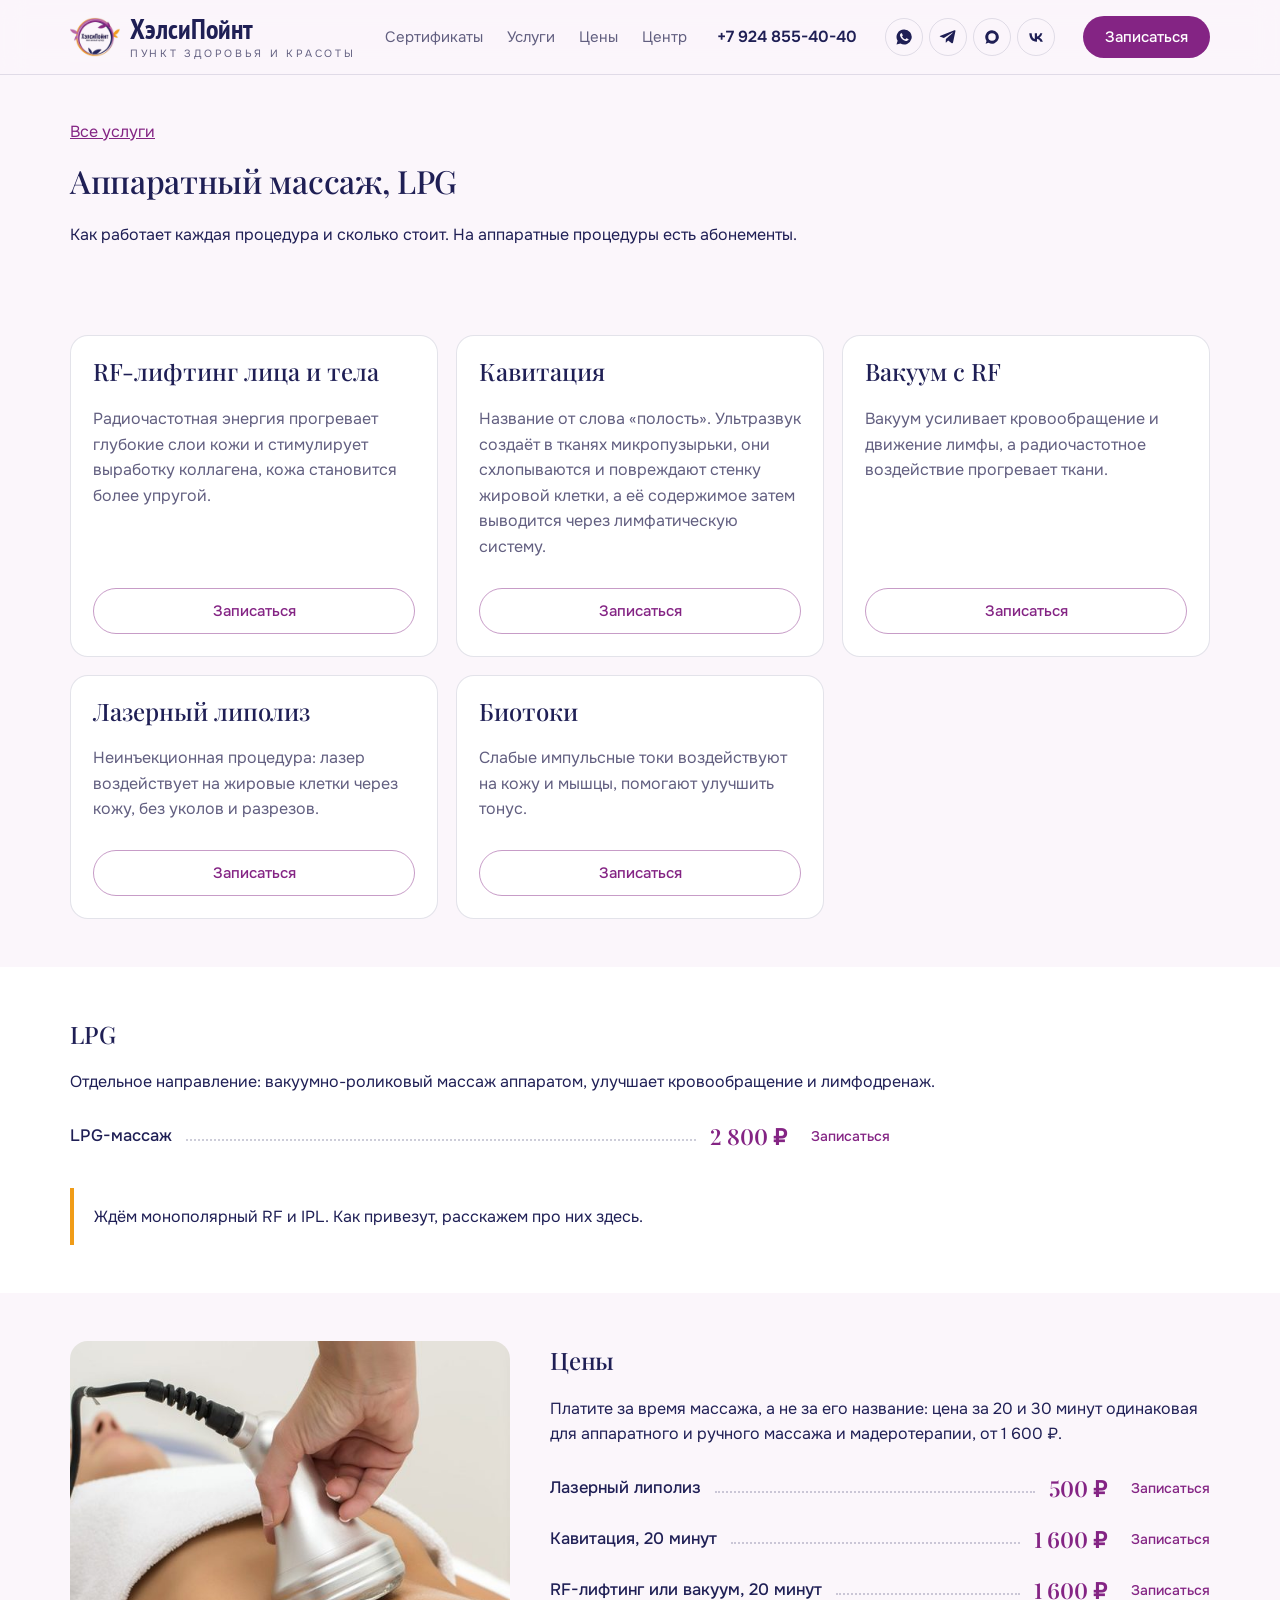
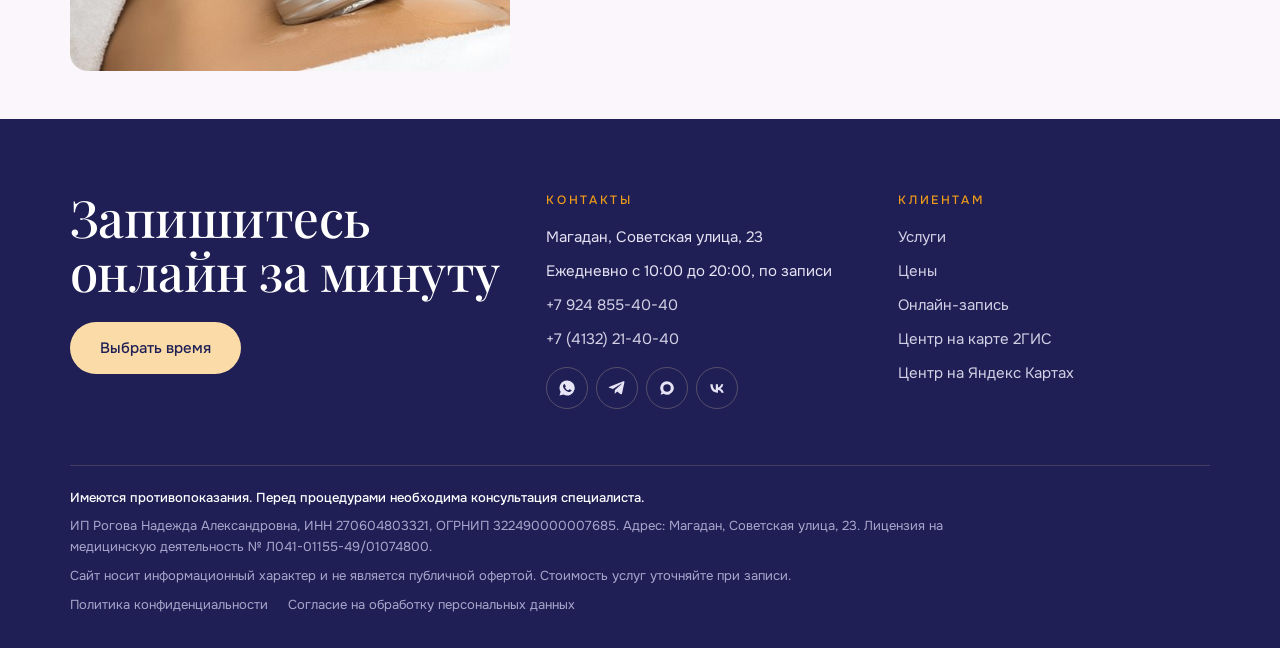
==== commit c8641719: "Add Max link, separate pressotherapy price tab" ====
--- a/apparatus.html
+++ b/apparatus.html
@@ -319,6 +319,7 @@
 .meta { display: flex; justify-content: space-between; gap: 12px }
 .meta b { white-space: nowrap }
 @media (max-width: 700px) { .cert, .split { grid-template-columns: 1fr; gap: 22px } .logo-img { width: 42px; height: 42px } }
+@media (max-width: 560px) { .icons .mx { display: none } }
 </style>
 </head>
 <body>
@@ -329,6 +330,7 @@
   <symbol id="i-vk" viewBox="0 0 24 24"><path d="M12.9 18.2C6.8 18.2 3.3 14 3.1 7h3.1c.1 5.1 2.4 7.3 4.2 7.7V7h2.9v4.4c1.8-.2 3.7-2.2 4.3-4.4h2.9a8.6 8.6 0 0 1-3.9 5.6 9 9 0 0 1 4.6 5.6h-3.2a5.6 5.6 0 0 0-4.7-4v4h-.4Z"/></symbol>
   <symbol id="i-tel" viewBox="0 0 24 24"><path d="M6.6 10.8a15.1 15.1 0 0 0 6.6 6.6l2.2-2.2c.3-.3.7-.4 1-.2 1.1.4 2.3.6 3.6.6.6 0 1 .4 1 1V20c0 .6-.4 1-1 1A17 17 0 0 1 3 4c0-.6.4-1 1-1h3.5c.6 0 1 .4 1 1 0 1.2.2 2.4.6 3.6.1.3 0 .7-.2 1l-2.3 2.2Z"/></symbol>
   <symbol id="i-cal" viewBox="0 0 24 24"><path d="M7 2h2v2h6V2h2v2h3a1 1 0 0 1 1 1v15a1 1 0 0 1-1 1H4a1 1 0 0 1-1-1V5a1 1 0 0 1 1-1h3V2Zm12 8H5v9h14v-9ZM7 12h4v4H7v-4Z"/></symbol>
+  <symbol id="i-max" viewBox="0 0 24 24"><path fill-rule="evenodd" d="M12 3a9 9 0 1 1-4.6 16.7L3.5 21l1.2-3.8A9 9 0 0 1 12 3Zm0 4a5 5 0 1 0 0 10 5 5 0 0 0 0-10Z"/></symbol>
 </svg>
 
 
@@ -340,6 +342,7 @@
     <div class="icons">
       <a href="https://wa.me/79248554040" target="_blank" rel="noopener" aria-label="WhatsApp"><svg class="ico"><use href="#i-wa"/></svg></a>
       <a href="https://t.me/healthypoint_magadan" target="_blank" rel="noopener" aria-label="Telegram"><svg class="ico"><use href="#i-tg"/></svg></a>
+      <a class="mx" href="https://max.ru/channel_HealthyPoint" target="_blank" rel="noopener" aria-label="Max"><svg class="ico"><use href="#i-max"/></svg></a>
       <a class="vk" href="https://vk.com/massag_center" target="_blank" rel="noopener" aria-label="ВКонтакте"><svg class="ico"><use href="#i-vk"/></svg></a>
     </div>
     <a class="btn hbtn" href="https://n1212445.yclients.ru/" target="_blank" rel="noopener">Записаться</a>
@@ -370,6 +373,7 @@
         <div class="soc">
           <a href="https://wa.me/79248554040" target="_blank" rel="noopener" aria-label="WhatsApp"><svg class="ico"><use href="#i-wa"/></svg></a>
           <a href="https://t.me/healthypoint_magadan" target="_blank" rel="noopener" aria-label="Telegram"><svg class="ico"><use href="#i-tg"/></svg></a>
+          <a class="mx" href="https://max.ru/channel_HealthyPoint" target="_blank" rel="noopener" aria-label="Max"><svg class="ico"><use href="#i-max"/></svg></a>
           <a href="https://vk.com/massag_center" target="_blank" rel="noopener" aria-label="ВКонтакте"><svg class="ico"><use href="#i-vk"/></svg></a>
         </div>
       </div>
@@ -452,8 +456,11 @@
     ["LPG-массаж", 2800],
   ],
   "Обёртывание": [
-    ["Прессотерапия", 1090],
     ["Обёртывание в термоодеяле", 3300],
+  ],
+  "Прессотерапия": [
+    ["Прессотерапия 20 минут", 1090],
+    ["Прессотерапия всего тела, 30 минут", 1590],
   ],
   "SPA": [
     ["SPA для ножек или для ручек", 2500],
@@ -548,7 +555,8 @@
   "Мадеротерапия лица, 60 минут": "s23019297", "Мадеротерапия 90 минут": "s23019303", "Мадеротерапия 120 минут": "s23019306",
   "Лазерный липолиз": "s16637258", "Кавитация": "s16637158", "Кавитация, 20 минут": "s16637158",
   "RF-лифтинг или вакуум, 20 минут": "s16637204", "RF-лифтинг лица и тела": "s16637204", "Вакуум с RF": "s16637204",
-  "LPG-массаж": "s19656245", "Прессотерапия": "s16637129", "Обёртывание в термоодеяле": "s16637438",
+  "LPG-массаж": "s19656245", "Прессотерапия": "s16637129", "Прессотерапия 20 минут": "s16637129",
+  "Прессотерапия всего тела, 30 минут": "s19407156","Обёртывание в термоодеяле": "s16637438",
   "SPA «Ягодный десерт»": "s19217253", "SPA-программа «Ягодный десерт»": "s19217253", "SPA «Молочная девочка»": "s19217487",
   "SPA «Шоколадный»": "s19217602", "SPA «Медовая история»": "s16795269", "SPA «Праздничный»": "s29996121", "SPA Вариант 1": "s16636654",
   "Массаж, обёртывание и прессотерапия": "s16636654", "SPA Вариант 2": "s16637082",
